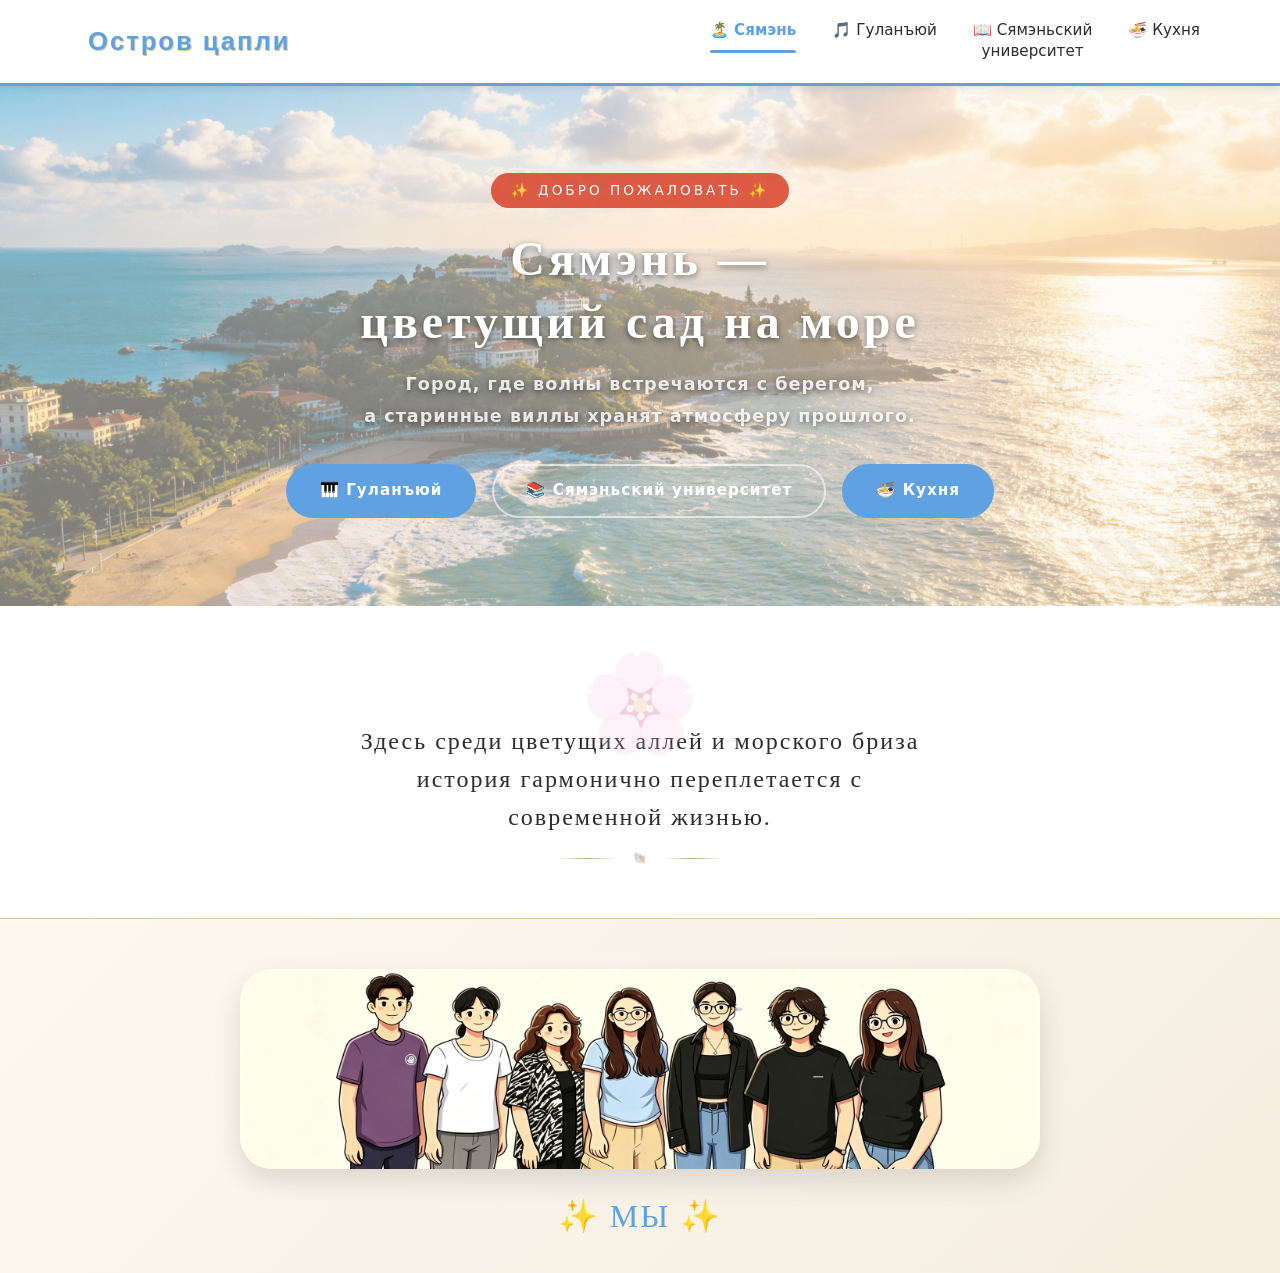
==== index.html @ a7ad1f67 "Add files via upload" ====
<!DOCTYPE html>
<html lang="ru">
<head>
  <meta charset="UTF-8">
  <meta name="viewport" content="width=device-width, initial-scale=1.0, user-scalable=yes">
  <title>Сямэнь</title>
  <link rel="stylesheet" href="style.css">
  <style>

    @keyframes floatUp {
      0% { opacity: 1; transform: translateY(0) scale(1); }
      100% { opacity: 0; transform: translateY(-100px) scale(1.2); }
    }

    @keyframes gentleWobble {
      0%,100%{ transform: rotate(0deg); }
      25%{ transform: rotate(3deg); }
      75%{ transform: rotate(-3deg); }
    }
    .team-photo {
      background: linear-gradient(135deg, var(--cream) 0%, var(--cream-dark) 100%);
      padding: 50px 0 30px;
      text-align: center;
      border-top: 1px solid var(--gold-light);
    }

    .team-photo-inner {
      max-width: 800px;
      margin: 0 auto;
    }

    .team-photo-inner img {
      width: 120%;
      height: auto;
      border-radius: 32px;
      box-shadow: 0 12px 28px rgba(0, 0, 0, 0.12);
      transition: transform 0.3s ease;
    }

    .team-photo-inner img:hover {
      transform: scale(1.01);
    }

    .team-caption {
      margin-top: 20px;
      font-family: var(--font-serif);
      font-size: 2rem;
      color: var(--red);
      letter-spacing: 2px;
    }

    @media (max-width: 768px) {
      .team-photo {
        padding: 30px 0 20px;
      }
      .team-caption {
        font-size: 0.85rem;
      }
    }
  </style>
</head>
<body>

<header class="main-header">
  <div class="container header-inner">
    <div class="logo-area">
      <a href="index.html" class="logo-link">
        <div class="logo-area">
          <a href="index.html" class="logo-link">
            <div class="logo-text">
              <span class="site-title">Остров цапли</span>
            </div>
          </a>
        </div>
      </a>
    </div>
    <nav class="main-nav">
      <ul>
        <li><a href="index.html" class="active">🏝️ Сямэнь</a></li>
        <li><a href="gulangyu.html">🎵 Гуланъюй</a></li>
        <li><a href="xmu-intro.html">📖 Сямэньский<br>университет</a></li>
        <li><a href="meishi.html">🍜 Кухня</a></li>
      </ul>
    </nav>
    <button class="mobile-menu-btn" aria-label="Меню">
      <span></span><span></span><span></span>
    </button>
  </div>
</header>

<section class="hero-banner">
  <div class="hero-slide">
    <div class="hero-overlay"></div>
    <div class="hero-content container">
      <span class="hero-badge">✨ добро пожаловать ✨</span>
      <h2 class="hero-title" style="font-weight: bold; text-shadow: 0 2px 6px rgba(0,0,0,0.5)">Сямэнь — <br>цветущий сад на море</h2>
      <p class="hero-desc" style="font-weight: bold; text-shadow: 0 2px 6px rgba(0,0,0,0.5)">
        Город, где волны встречаются с берегом, <br>
        а старинные виллы хранят атмосферу прошлого.
      </p>
      <div class="hero-btns">
        <a href="gulangyu.html" class="btn btn-primary">🎹 Гуланъюй</a>
        <a href="xmu-intro.html" class="btn btn-outline">📚 Сямэньский университет</a>
        <a href="meishi.html" class="btn btn-primary">🍜 Кухня</a>
      </div>
    </div>
    <div class="hero-pattern"></div>
    <div class="floating-bubbles">
      <div class="bubble" style="left: 10%; animation-duration: 8s;"></div>
      <div class="bubble" style="left: 25%; animation-duration: 12s;"></div>
      <div class="bubble" style="left: 70%; animation-duration: 6s;"></div>
    </div>
  </div>
</section>

<!-- 引言区 可爱风格 -->
<section class="intro-quote">
  <div class="container">
    <div class="quote-block">
      <span class="quote-mark">🌸</span>
      <p class="quote-text">
        Здесь среди цветущих аллей и морского бриза<br>история гармонично переплетается с современной жизнью.</p>
      <div class="ornament-divider">
        <span class="ornament-line"></span>
        <span class="ornament-diamond">🐚</span>
        <span class="ornament-line"></span>
      </div>
    </div>
  </div>
</section>
<div class="team-photo">
  <div class="container">
    <div class="team-photo-inner">
      <img src="images/hezhao.png" alt="Наша команда">
      <p class="team-caption">✨ МЫ ✨</p>
    </div>
  </div>
</div>
<script src="main.js"></script>
</body>
</html>
---- style.css ----
:root {
    --red: #60a2e1;
    --red-dark: #B83522;
    --red-light: #E86B55;
    --blue: #003C88;
    --blue-dark: #002A60;
    --blue-light: #1A5CAD;
    --gold: #C9A96E;
    --gold-light: #DBC89A;
    --gold-dark: #A8884A;
    --cream: #FDF8F0;
    --cream-dark: #F5EDE0;
    --text: #2C2C2C;
    --text-light: #5A5A5A;
    --text-lighter: #888;
    --white: #FFFFFF;
    --shadow-sm: 0 2px 8px rgba(0, 0, 0, 0.08);
    --shadow-md: 0 4px 20px rgba(0, 0, 0, 0.12);
    --shadow-lg: 0 8px 40px rgba(0, 0, 0, 0.16);
    --radius: 6px;
    --radius-lg: 12px;
    --transition: 0.3s ease;
    --font-serif: "STSong", "Songti SC", "Noto Serif SC", "SimSun", "KaiTi", serif;
    --font-sans: "PingFang SC", "Microsoft YaHei", "Hiragino Sans GB", "Helvetica Neue", sans-serif;
}

*,
*::before,
*::after {
    box-sizing: border-box;
    margin: 0;
    padding: 0;
}

html {
    scroll-behavior: smooth;
    font-size: 16px;
}

body {
    font-family: "JetBrains Mono", Inter, system-ui, sans-serif;
    color: var(--text);
    background-color: var(--cream);
    line-height: 1.7;
    -webkit-font-smoothing: antialiased;
    -moz-osx-font-smoothing: grayscale;
}

.highlight {
    font-weight: bold;
    color: var(--red);
}
.main-nav a {
    text-align: center;
    line-height: 1.4;
}

img {
    max-width: 100%;
    height: auto;
    display: block;
}

a {
    color: var(--red);
    text-decoration: none;
    transition: color var(--transition);
}

a:hover {
    color: var(--red-dark);
}

.container {
    width: 100%;
    max-width: 1200px;
    margin: 0 auto;
    padding: 0 24px;
}

/* === 主头部 === */
.main-header {
    background: var(--white);
    box-shadow: var(--shadow-sm);
    position: sticky;
    top: 0;
    z-index: 100;
    border-bottom: 3px solid var(--red);
}

.header-inner {
    display: flex;
    justify-content: space-between;
    align-items: center;
    padding-top: 10px;
    padding-bottom: 10px;
    gap: 20px;
}

.logo-area {
    display: flex;
    align-items: center;
    gap: 12px;
    flex-shrink: 0;
}

.logo-link {
    display: flex;
    align-items: center;
    gap: 12px;
    text-decoration: none;
    color: inherit;
}

.logo-icon {
    flex-shrink: 0;
}

.logo-text {
    display: flex;
    flex-direction: column;
}

.site-title {
    font-family: "Comfortaa", "PingFang SC", "Microsoft YaHei", sans-serif;
    font-size: 1.6rem;
    font-weight: 700;
    color: var(--red);
    letter-spacing: 2px;
    line-height: 1.2;
    text-shadow: 1px 1px 0 var(--gold-light);
    transition: all 0.2s ease;
}

.site-title:hover {
    transform: scale(1.02);
    color: var(--red-dark);
}

.site-subtitle {
    font-size: 0.75rem;
    color: var(--text-lighter);
    letter-spacing: 1px;
}

/* === 主导航 === */
.main-nav ul {
    display: flex;
    list-style: none;
    gap: 4px;
}

.main-nav a {
    display: block;
    padding: 10px 16px;
    color: var(--text);
    font-weight: 500;
    font-size: 0.95rem;
    border-radius: var(--radius);
    transition: all var(--transition);
    position: relative;
    white-space: nowrap;
}

.main-nav a:hover {
    color: var(--red);
    background: rgba(215, 66, 42, 0.05);
}

.main-nav a.active {
    color: var(--red);
    font-weight: 700;
}

.main-nav a.active::after {
    content: '';
    position: absolute;
    bottom: -2px;
    left: 16px;
    right: 16px;
    height: 3px;
    background: var(--red);
    border-radius: 2px;
}

/* 移动端菜单按钮 */
.mobile-menu-btn {
    display: none;
    flex-direction: column;
    gap: 5px;
    background: none;
    border: none;
    cursor: pointer;
    padding: 8px;
}

.mobile-menu-btn span {
    display: block;
    width: 26px;
    height: 2.5px;
    background: var(--text);
    border-radius: 2px;
    transition: var(--transition);
}

/* === 主横幅 === */
.hero-banner {
    position: relative;
    background: none; /* 清除原来的渐变背景 */
    min-height: 520px;
    display: flex;
    align-items: center;
    overflow: hidden;
}

/* 添加背景图片层（半透明） */
.hero-banner::before {
    content: "";
    position: absolute;
    top: 0;
    left: 0;
    width: 100%;
    height: 100%;
    background-image: url("images/xiamen.png"); /* 👈 把这里换成您自己的图片文件名 */
    background-size: cover;      /* 图片铺满整个区域，不变形裁剪 */
    background-position: center; /* 图片居中显示 */
    opacity: 0.5;                /* 透明度 80% */
    z-index: 0;
}

.hero-slide {
    width: 100%;
    position: relative;
}

.hero-content {
    position: relative;
    z-index: 2;
    padding: 80px 24px;
    text-align: center;
    color: var(--white);
}

.hero-badge {
    display: inline-block;
    background: rgba(215, 66, 42, 0.85);
    color: #fff;
    padding: 6px 20px;
    border-radius: 20px;
    font-size: 0.85rem;
    letter-spacing: 3px;
    margin-bottom: 20px;
    text-transform: uppercase;
}

.hero-title {
    font-family: var(--font-serif);
    font-size: 3rem;
    font-weight: 700;
    letter-spacing: 4px;
    margin-bottom: 16px;
    text-shadow: 0 2px 20px rgba(0, 0, 0, 0.4);
    line-height: 1.3;
}

.hero-desc {
    font-size: 1.1rem;
    color: rgba(255, 255, 255, 0.85);
    margin-bottom: 32px;
    line-height: 1.8;
    letter-spacing: 1px;
}

.hero-btns {
    display: flex;
    gap: 16px;
    justify-content: center;
    flex-wrap: wrap;
}

.hero-btns .btn:hover { animation: gentleWobble 0.3s ease; }
.main-nav :hover { animation: gentleWobble 0.3s ease; }
.main-nav .a:hover { animation: gentleWobble 0.3s ease; }
@keyframes gentleWobble {
    0%,100%{ transform: rotate(0deg); }
    25%{ transform: rotate(3deg); }
    75%{ transform: rotate(-3deg); }
}

.btn {
    display: inline-block;
    padding: 12px 32px;
    border-radius: 30px;
    font-weight: 600;
    font-size: 0.95rem;
    letter-spacing: 1px;
    transition: all var(--transition);
    cursor: pointer;
    border: 2px solid transparent;
}

.btn-primary {
    background: var(--red);
    color: #fff;
    border-color: var(--red);
}

.btn-primary:hover {
    background: var(--red-dark);
    border-color: var(--red-dark);
    color: #fff;
    transform: translateY(-2px);
    box-shadow: 0 6px 20px rgba(215, 66, 42, 0.4);
}

.btn-outline {
    background: transparent;
    color: #fff;
    border-color: rgba(255, 255, 255, 0.6);
}

.btn-outline:hover {
    background: rgba(255, 255, 255, 0.1);
    border-color: #fff;
    color: #fff;
    transform: translateY(-2px);
}

.hero-pattern {
    position: absolute;
    bottom: 0;
    left: 0;
    right: 0;
    height: 60px;
    background: repeating-linear-gradient(45deg,
    transparent,
    transparent 10px,
    rgba(201, 169, 110, 0.1) 10px,
    rgba(201, 169, 110, 0.1) 20px);
    z-index: 2;
}

/* === 引言区 === */
.intro-quote {
    padding: 50px 0;
    background: var(--white);
}

.quote-block {
    text-align: center;
    position: relative;
}

.quote-mark {
    font-family: var(--font-serif);
    font-size: 6rem;
    color: var(--red);
    opacity: 0.2;
    line-height: 1;
    display: block;
    margin-bottom: -30px;
}

.quote-text {
    font-family: var(--font-serif);
    font-size: 1.5rem;
    color: var(--text);
    letter-spacing: 2px;
    line-height: 1.6;
    max-width: 600px;
    margin: 0 auto 12px;
}

.quote-author {
    color: var(--text-lighter);
    font-size: 0.9rem;
    letter-spacing: 1px;
    margin-bottom: 20px;
}

.ornament-divider {
    display: flex;
    align-items: center;
    justify-content: center;
    gap: 16px;
}

.ornament-line {
    display: block;
    width: 60px;
    height: 1px;
    background: linear-gradient(to right, transparent, var(--gold), transparent);
}

.ornament-diamond {
    color: var(--gold);
    font-size: 0.7rem;
}

/* === 区域标题 === */
.section-header {
    text-align: center;
    margin-bottom: 40px;
}

.section-title {
    font-family: var(--font-serif);
    font-size: 2rem;
    letter-spacing: 4px;
    color: var(--text);
    margin-bottom: 8px;
}

.section-subtitle {
    color: var(--text-lighter);
    font-size: 0.95rem;
    letter-spacing: 2px;
}

/* === 卡片网格 === */
.section-cards {
    padding: 60px 0;
    background: var(--cream-dark);
}

.cards-grid {
    display: grid;
    grid-template-columns: repeat(4, 1fr);
    gap: 24px;
}

.feature-card {
    background: var(--white);
    border-radius: var(--radius-lg);
    overflow: hidden;
    box-shadow: var(--shadow-sm);
    transition: all var(--transition);
    display: flex;
    flex-direction: column;
    text-decoration: none;
    color: inherit;
    border: 1px solid transparent;
}

.feature-card:hover {
    transform: translateY(-6px);
    box-shadow: var(--shadow-lg);
    border-color: var(--gold-light);
}

.card-image {
    height: 180px;
    overflow: hidden;
}

.card-img-placeholder {
    width: 100%;
    height: 100%;
    display: flex;
    align-items: center;
    justify-content: center;
}

.card-img-gulangyu {
    background: linear-gradient(135deg, #e8d5c4 0%, #d4c4b0 50%, #c9b99a 100%);
}

.card-img-palace {
    background: linear-gradient(135deg, #f5e6d8 0%, #e8d0c0 50%, #dcc8b0 100%);
}

.card-img-xmu {
    background: linear-gradient(135deg, #dce8f5 0%, #c8d8ec 50%, #b8cde0 100%);
}

.card-img-anthropology {
    background: linear-gradient(135deg, #e8e0d5 0%, #ddd5c5 50%, #d0c8b5 100%);
}

.card-content {
    padding: 20px;
    position: relative;
    flex: 1;
    display: flex;
    flex-direction: column;
}

.card-number {
    font-family: var(--font-serif);
    font-size: 2.5rem;
    font-weight: 700;
    color: var(--gold);
    opacity: 0.4;
    position: absolute;
    top: 10px;
    right: 16px;
    line-height: 1;
}

.card-title {
    font-family: var(--font-serif);
    font-size: 1.2rem;
    font-weight: 700;
    color: var(--text);
    margin-bottom: 8px;
    letter-spacing: 1px;
}

.card-desc {
    font-size: 0.9rem;
    color: var(--text-light);
    line-height: 1.5;
    flex: 1;
}

.card-arrow {
    display: inline-block;
    margin-top: 12px;
    color: var(--red);
    font-weight: 700;
    font-size: 1.1rem;
    transition: transform var(--transition);
}

.feature-card:hover .card-arrow {
    transform: translateX(6px);
}

/* === 嘉庚精神区 === */
.section-tan-kah-kee {
    padding: 60px 0;
    background: var(--white);
}

.tkk-block {
    display: flex;
    align-items: center;
    gap: 48px;
    flex-wrap: wrap;
}

.tkk-text {
    flex: 1;
    min-width: 280px;
}

.section-label {
    display: inline-block;
    background: var(--red);
    color: #fff;
    padding: 4px 16px;
    border-radius: 16px;
    font-size: 0.8rem;
    letter-spacing: 2px;
    margin-bottom: 12px;
}

.tkk-text h3 {
    font-family: var(--font-serif);
    font-size: 1.8rem;
    margin-bottom: 16px;
    letter-spacing: 2px;
    color: var(--text);
}

.tkk-text p {
    color: var(--text-light);
    line-height: 1.8;
    margin-bottom: 20px;
}

.tkk-colors {
    display: flex;
    align-items: center;
    gap: 10px;
    flex-wrap: wrap;
}

.color-dot {
    width: 28px;
    height: 28px;
    border-radius: 50%;
    display: inline-block;
    box-shadow: var(--shadow-sm);
}

.color-red {
    background: var(--red);
}

.color-blue {
    background: var(--blue);
}

.color-gold {
    background: var(--gold);
}

.color-label {
    font-size: 0.85rem;
    color: var(--text-lighter);
    letter-spacing: 1px;
    margin-left: 8px;
}

.tkk-visual {
    flex-shrink: 0;
}

.tkk-emblem {
    padding: 20px;
}

/* ============================================
   分页面通用样式
   ============================================ */

/* === 页面横幅 === */
.page-banner {
    position: relative;
    min-height: 280px;
    display: flex;
    align-items: center;
    overflow: hidden;
}

.page-banner-overlay {
    position: absolute;
    inset: 0;
    z-index: 1;
}

.banner-gulangyu {
    background: linear-gradient(135deg, #1a3025 0%, #2d4a35 40%, #1a3a4a 70%, #0d2530 100%);
}

.banner-gulangyu .page-banner-overlay {
    background: radial-gradient(ellipse at 40% 60%, rgba(215, 66, 42, 0.2) 0%, transparent 60%),
    radial-gradient(ellipse at 70% 30%, rgba(201, 169, 110, 0.2) 0%, transparent 50%);
}

.banner-palace {
    background: linear-gradient(135deg, #3d0a08 0%, #5a1815 35%, #2d1010 65%, #1a0808 100%);
}

.banner-palace .page-banner-overlay {
    background: radial-gradient(ellipse at 50% 50%, rgba(215, 66, 42, 0.35) 0%, transparent 60%),
    radial-gradient(ellipse at 30% 70%, rgba(201, 169, 110, 0.2) 0%, transparent 50%);
}

.banner-xmu {
    background: linear-gradient(135deg, #0a1a30 0%, #0d2540 40%, #0a2035 70%, #081525 100%);
}

.banner-xmu .page-banner-overlay {
    background: radial-gradient(ellipse at 60% 40%, rgba(0, 60, 136, 0.5) 0%, transparent 60%),
    radial-gradient(ellipse at 30% 60%, rgba(215, 66, 42, 0.2) 0%, transparent 50%);
}

.banner-anthropology {
    background: linear-gradient(135deg, #1a1510 0%, #2d2218 40%, #1a2018 70%, #101510 100%);
}

.banner-anthropology .page-banner-overlay {
    background: radial-gradient(ellipse at 50% 50%, rgba(201, 169, 110, 0.25) 0%, transparent 60%),
    radial-gradient(ellipse at 30% 40%, rgba(215, 66, 42, 0.2) 0%, transparent 50%);
}

.page-banner-content {
    position: relative;
    z-index: 2;
    padding: 60px 24px;
    text-align: center;
    color: var(--white);
}

.breadcrumb {
    display: inline-block;
    font-size: 0.85rem;
    color: rgba(255, 255, 255, 0.7);
    margin-bottom: 16px;
    letter-spacing: 1px;
}

.breadcrumb a {
    color: rgba(255, 255, 255, 0.7);
    transition: color var(--transition);
}

.breadcrumb a:hover {
    color: var(--gold-light);
}

.page-banner-title {
    font-family: var(--font-serif);
    font-size: 2.8rem;
    font-weight: 700;
    letter-spacing: 4px;
    margin-bottom: 10px;
    text-shadow: 0 2px 16px rgba(0, 0, 0, 0.4);
}

.page-banner-subtitle {
    font-size: 1rem;
    color: rgba(255, 255, 255, 0.75);
    letter-spacing: 2px;
}

/* === 页面主体 === */
.page-main {
    padding: 40px 0 60px;
    background: var(--white);
}

.content-section {
    margin-bottom: 48px;
    padding-bottom: 40px;
    border-bottom: 1px solid #eee;
}

.content-section:last-child {
    border-bottom: none;
    margin-bottom: 0;
}

.content-section.bg-pale {
    background: var(--cream);
    margin-left: -24px;
    margin-right: -24px;
    padding: 40px 24px;
    border-radius: var(--radius-lg);
    border-bottom: none;
}

.ornament-heading {
    display: flex;
    align-items: center;
    justify-content: center;
    gap: 16px;
    margin-bottom: 24px;
}

.content-title {
    font-family: var(--font-serif);
    font-size: 1.8rem;
    letter-spacing: 3px;
    text-align: center;
    margin-bottom: 24px;
    color: var(--text);
}

/* 双栏布局 */
.content-two-col {
    display: grid;
    grid-template-columns: 1.2fr 1fr;
    gap: 40px;
    align-items: start;
}

.content-text {
    line-height: 1.8;
    color: var(--text-light);
}

.content-text p {
    margin-bottom: 14px;
}

.drop-cap::first-letter {
    float: left;
    font-family: var(--font-serif);
    font-size: 3.5rem;
    line-height: 1;
    color: var(--red);
    margin-right: 10px;
    margin-top: 4px;
    font-weight: 700;
}

/* 高亮卡片 */
.content-highlight {
    display: flex;
    flex-direction: column;
    gap: 16px;
}

.highlight-card {
    background: var(--cream);
    padding: 20px;
    border-radius: var(--radius-lg);
    border-left: 4px solid var(--gold);
    transition: var(--transition);
}

.highlight-card:hover {
    box-shadow: var(--shadow-md);
    transform: translateX(4px);
}

.highlight-card.palace-highlight {
    border-left-color: var(--red);
}

.highlight-card.xmu-highlight {
    border-left-color: var(--blue);
}

.highlight-card.anthro-highlight {
    border-left-color: var(--gold);
}

.highlight-icon {
    font-size: 1.8rem;
    margin-bottom: 6px;
}

.highlight-card h4 {
    font-size: 1rem;
    margin-bottom: 4px;
    color: var(--text);
}

.highlight-card p {
    font-size: 0.85rem;
    color: var(--text-light);
}

/* === 景点网格 === */
.attraction-grid {
    display: grid;
    grid-template-columns: repeat(3, 1fr);
    gap: 24px;
}

.attraction-item {
    text-align: center;
}

.attraction-img-placeholder {
    width: 100%;
    height: 180px;
    border-radius: var(--radius-lg);
    overflow: hidden;
    display: flex;
    align-items: center;
    justify-content: center;
    background: var(--cream-dark);
    margin-bottom: 16px;
    box-shadow: var(--shadow-sm);
    transition: var(--transition);
}

.attraction-img-placeholder:hover {
    box-shadow: var(--shadow-md);
    transform: translateY(-4px);
}

.attraction-item h4 {
    font-family: var(--font-serif);
    font-size: 1.1rem;
    margin-bottom: 6px;
    color: var(--text);
}

.attraction-item p {
    font-size: 0.85rem;
    color: var(--text-light);
    line-height: 1.6;
}

/* === 文化特色列表 === */
.culture-list {
    display: flex;
    flex-direction: column;
    gap: 20px;
    max-width: 800px;
    margin: 0 auto;
}

.culture-item {
    display: flex;
    gap: 20px;
    align-items: flex-start;
    padding: 20px;
    background: var(--white);
    border-radius: var(--radius-lg);
    box-shadow: var(--shadow-sm);
    transition: var(--transition);
}

.culture-item:hover {
    box-shadow: var(--shadow-md);
}

.culture-marker {
    font-family: var(--font-serif);
    font-size: 2rem;
    font-weight: 700;
    color: var(--gold);
    flex-shrink: 0;
    line-height: 1;
}

.culture-item h4 {
    font-family: var(--font-serif);
    font-size: 1.1rem;
    margin-bottom: 4px;
}

.culture-item p {
    font-size: 0.9rem;
    color: var(--text-light);
}

/* === 馆藏精品网格 === */
.collection-grid {
    display: grid;
    grid-template-columns: repeat(3, 1fr);
    gap: 28px;
}

.collection-item {
    text-align: center;
}

.collection-img-frame {
    display: flex;
    justify-content: center;
    margin-bottom: 16px;
}

.collection-item h4 {
    font-family: var(--font-serif);
    font-size: 1.1rem;
    margin-bottom: 6px;
}

.collection-item p {
    font-size: 0.85rem;
    color: var(--text-light);
    line-height: 1.6;
}

/* === 建筑特色 === */
.architectural-features {
    display: flex;
    justify-content: center;
    gap: 20px;
    flex-wrap: wrap;
}

.arch-feature {
    background: var(--red);
    color: #fff;
    padding: 14px 28px;
    border-radius: 30px;
    font-weight: 600;
    letter-spacing: 2px;
    font-size: 0.9rem;
    box-shadow: var(--shadow-sm);
    transition: var(--transition);
}

.arch-feature:hover {
    transform: translateY(-3px);
    box-shadow: var(--shadow-md);
    background: var(--red-dark);
}

/* === 校训展示 === */
.motto-display {
    display: flex;
    justify-content: center;
    align-items: center;
    gap: 8px;
    flex-wrap: wrap;
}

.motto-char {
    font-family: var(--font-serif);
    font-size: 3rem;
    font-weight: 700;
    color: var(--blue);
    padding: 8px 12px;
    background: var(--white);
    border-radius: var(--radius);
    box-shadow: var(--shadow-sm);
    transition: var(--transition);
    min-width: 60px;
    text-align: center;
}

.motto-char:hover {
    transform: translateY(-4px);
    box-shadow: var(--shadow-md);
    color: var(--red);
}

.motto-sep {
    font-size: 2rem;
    color: var(--gold);
    font-weight: 300;
}

/* === 馆藏分类网格 === */
.category-grid {
    display: grid;
    grid-template-columns: repeat(4, 1fr);
    gap: 20px;
}

.category-item {
    text-align: center;
    padding: 24px 16px;
    background: var(--cream);
    border-radius: var(--radius-lg);
    transition: var(--transition);
}

.category-item:hover {
    box-shadow: var(--shadow-md);
    transform: translateY(-4px);
}

.category-icon-wrap {
    margin-bottom: 14px;
    display: flex;
    justify-content: center;
}

.category-item h4 {
    font-family: var(--font-serif);
    font-size: 1rem;
    margin-bottom: 6px;
}

.category-item p {
    font-size: 0.8rem;
    color: var(--text-light);
    line-height: 1.5;
}

/* === 学术意义 === */
.significance-block {
    max-width: 750px;
    margin: 0 auto;
    text-align: center;
}

.significance-block>p {
    line-height: 1.8;
    color: var(--text-light);
    margin-bottom: 24px;
}

.significance-quote {
    background: var(--white);
    padding: 24px 32px;
    border-radius: var(--radius-lg);
    display: inline-block;
    box-shadow: var(--shadow-sm);
    position: relative;
}

.quote-mark-sm {
    font-family: var(--font-serif);
    font-size: 3rem;
    color: var(--gold);
    opacity: 0.5;
    position: absolute;
    top: -10px;
    left: 16px;
    line-height: 1;
}

.significance-quote p {
    font-family: var(--font-serif);
    font-size: 1.1rem;
    color: var(--text);
    letter-spacing: 1px;
    margin-bottom: 8px;
}

.quote-attribution {
    font-size: 0.85rem;
    color: var(--text-lighter);
}

/* ============================================
   响应式设计
   ============================================ */

@media (max-width: 1024px) {
    .cards-grid {
        grid-template-columns: repeat(2, 1fr);
    }

    .content-two-col {
        grid-template-columns: 1fr;
    }

    .attraction-grid {
        grid-template-columns: repeat(2, 1fr);
    }

    .collection-grid {
        grid-template-columns: repeat(2, 1fr);
    }

    .category-grid {
        grid-template-columns: repeat(2, 1fr);
    }

    .footer-grid {
        grid-template-columns: repeat(2, 1fr);
    }

    .hero-title {
        font-size: 2.2rem;
    }

    .page-banner-title {
        font-size: 2.2rem;
    }
}

@media (max-width: 768px) {
    .main-nav {
        display: none;
        position: absolute;
        top: 100%;
        left: 0;
        right: 0;
        background: var(--white);
        box-shadow: var(--shadow-md);
        flex-direction: column;
        padding: 12px 0;
    }

    .main-nav.active {
        display: block;
    }

    .main-nav ul {
        flex-direction: column;
        gap: 0;
    }

    .main-nav a {
        padding: 12px 24px;
        border-radius: 0;
    }

    .main-nav a.active::after {
        left: 24px;
        right: 24px;
        bottom: 0;
    }

    .mobile-menu-btn {
        display: flex;
    }

    .cards-grid {
        grid-template-columns: 1fr 1fr;
    }

    .attraction-grid {
        grid-template-columns: 1fr;
    }

    .collection-grid {
        grid-template-columns: 1fr;
    }

    .category-grid {
        grid-template-columns: 1fr 1fr;
    }

    .tkk-block {
        flex-direction: column;
        text-align: center;
    }

    .tkk-colors {
        justify-content: center;
    }

    .footer-grid {
        grid-template-columns: 1fr;
    }

    .hero-title {
        font-size: 1.8rem;
        letter-spacing: 2px;
    }

    .hero-desc {
        font-size: 0.95rem;
    }

    .hero-desc br {
        display: none;
    }

    .page-banner-title {
        font-size: 1.8rem;
    }

    .motto-char {
        font-size: 2rem;
        min-width: 44px;
        padding: 6px 8px;
    }

    .header-inner {
        flex-wrap: wrap;
    }

    .site-title {
        font-size: 1.2rem;
    }
}

@media (max-width: 480px) {
    .cards-grid {
        grid-template-columns: 1fr;
    }

    .category-grid {
        grid-template-columns: 1fr;
    }

    .hero-title {
        font-size: 1.5rem;
    }

    .hero-btns {
        flex-direction: column;
        align-items: center;
    }

    .btn {
        width: 100%;
        text-align: center;
    }

    .page-banner {
        min-height: 200px;
    }

    .page-banner-title {
        font-size: 1.5rem;
        letter-spacing: 2px;
    }

    .architectural-features {
        gap: 10px;
    }

    .arch-feature {
        padding: 10px 18px;
        font-size: 0.8rem;
    }
}
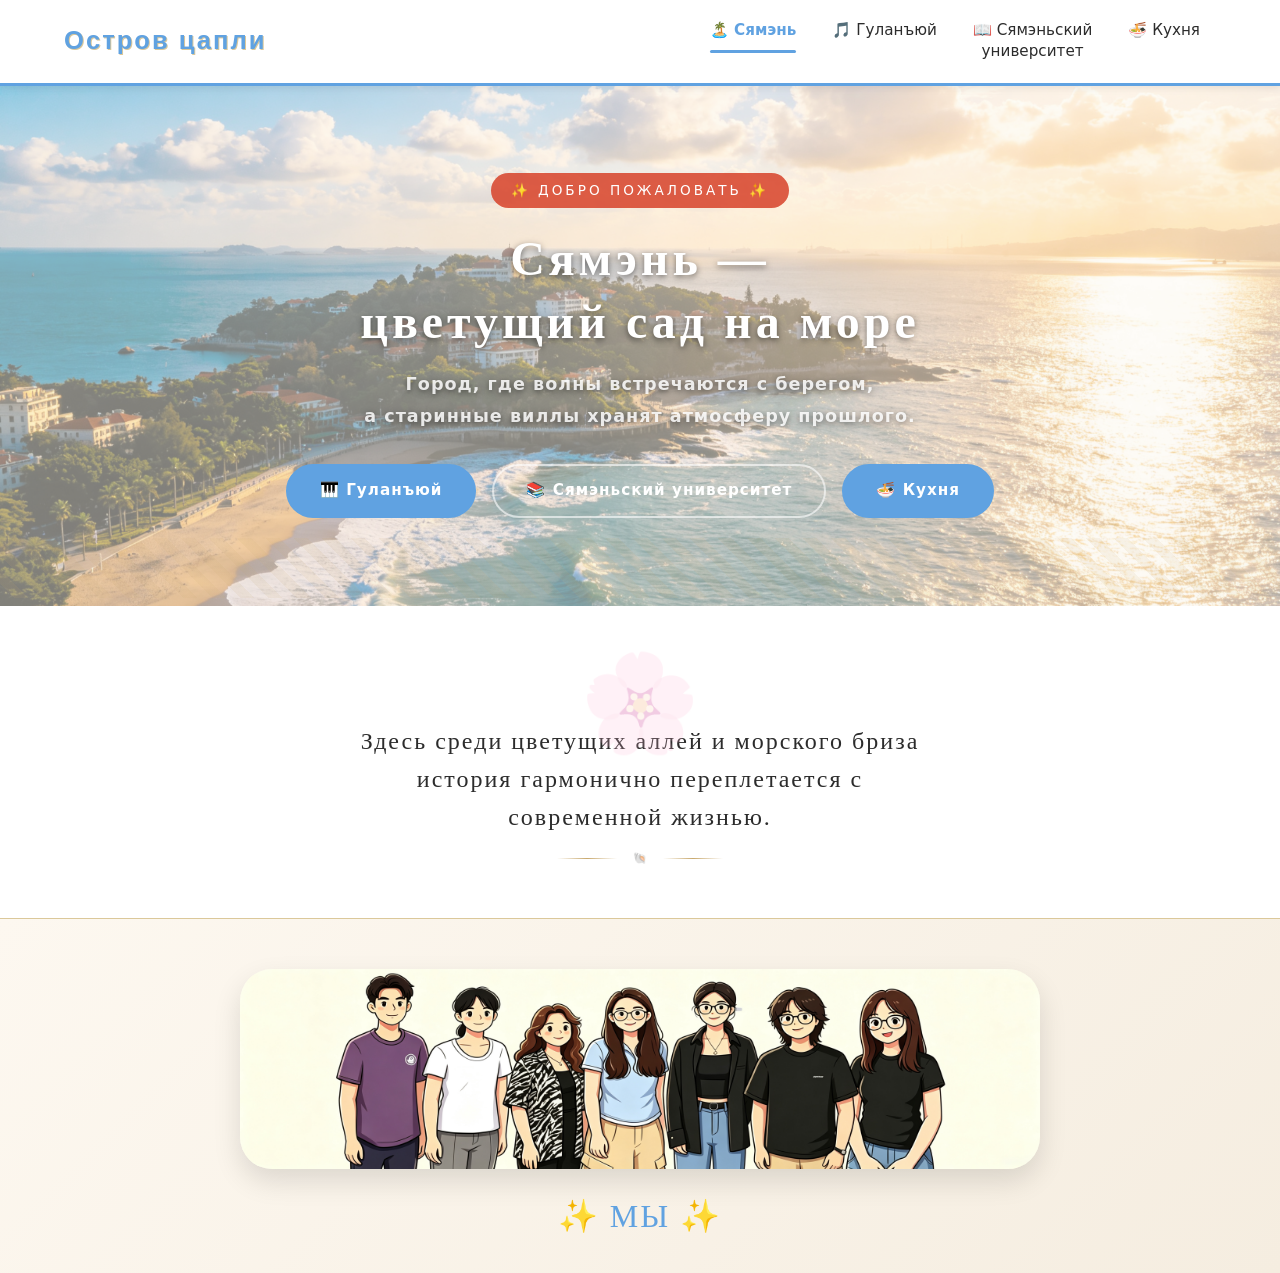
==== commit 092b1809: "Add files via upload" ====
--- a/index.html
+++ b/index.html
@@ -30,7 +30,7 @@
     }
 
     .team-photo-inner img {
-      width: 120%;
+      width: 100%;
       height: auto;
       border-radius: 32px;
       box-shadow: 0 12px 28px rgba(0, 0, 0, 0.12);
@@ -55,6 +55,12 @@
       }
       .team-caption {
         font-size: 0.85rem;
+      }
+    }
+    @media (max-width: 768px) {
+      .quote-text {
+        font-size: 1rem;
+        line-height: 1.4;
       }
     }
   </style>
--- a/style.css
+++ b/style.css
@@ -38,6 +38,9 @@
 }
 
 body {
+    overflow-x: hidden;
+    word-wrap: break-word;
+    word-break: break-word;
     font-family: "JetBrains Mono", Inter, system-ui, sans-serif;
     color: var(--text);
     background-color: var(--cream);
@@ -95,30 +98,6 @@
     padding-top: 10px;
     padding-bottom: 10px;
     gap: 20px;
-}
-
-.logo-area {
-    display: flex;
-    align-items: center;
-    gap: 12px;
-    flex-shrink: 0;
-}
-
-.logo-link {
-    display: flex;
-    align-items: center;
-    gap: 12px;
-    text-decoration: none;
-    color: inherit;
-}
-
-.logo-icon {
-    flex-shrink: 0;
-}
-
-.logo-text {
-    display: flex;
-    flex-direction: column;
 }
 
 .site-title {
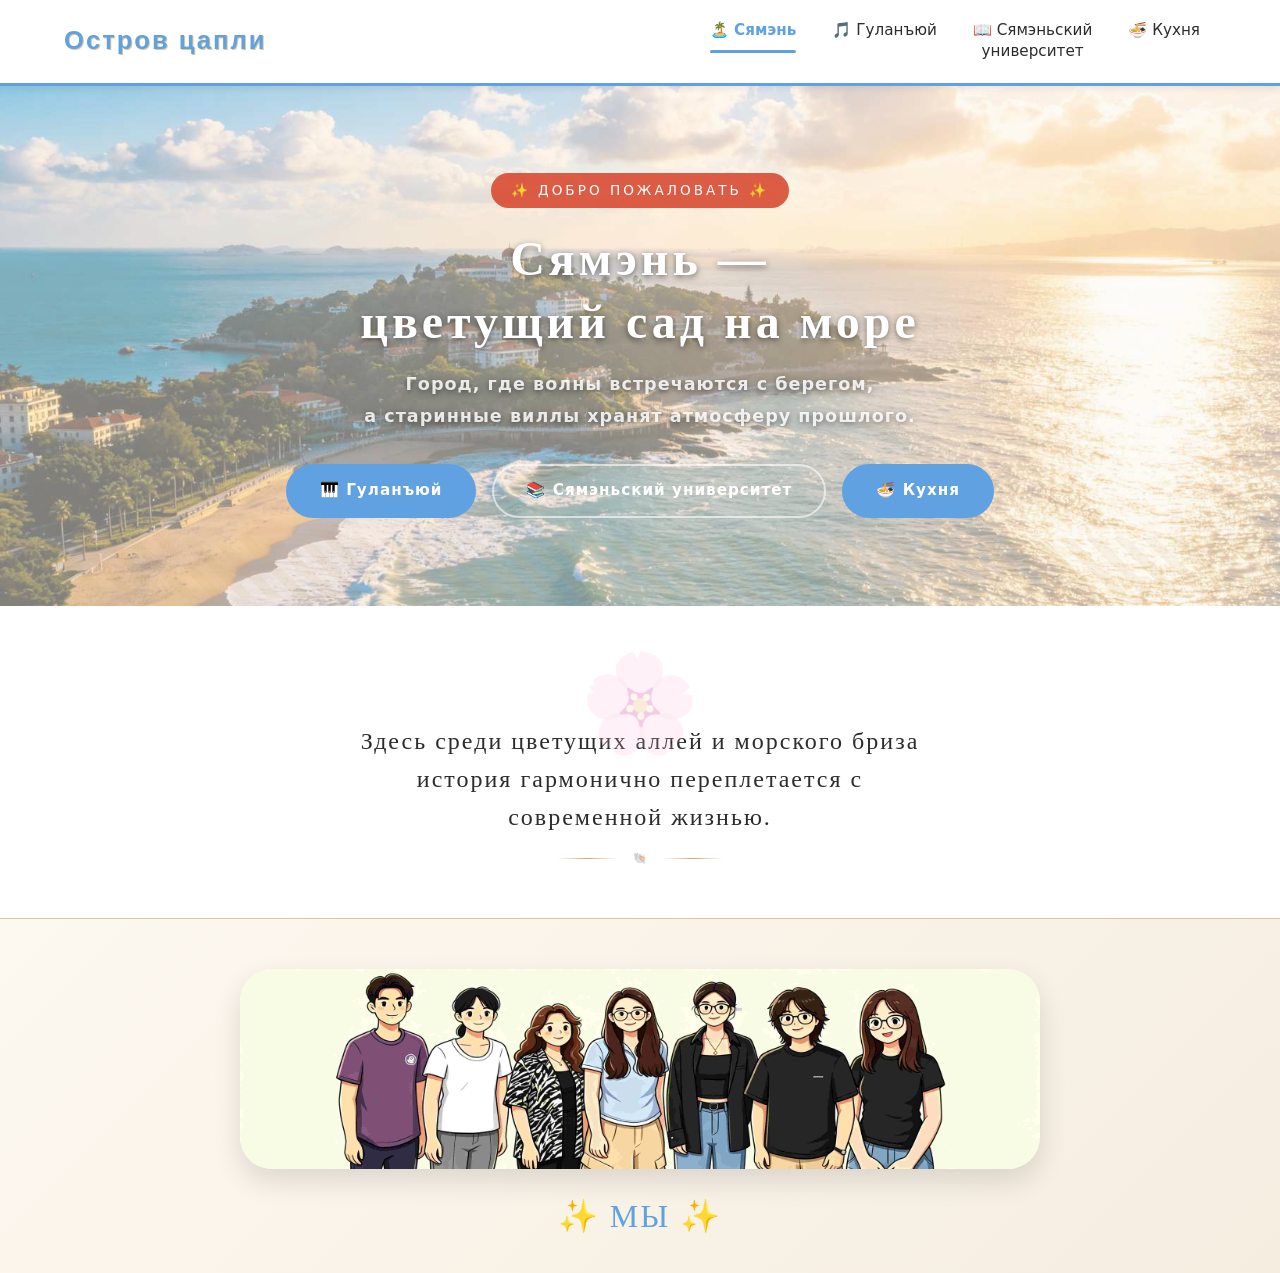
==== commit 0c1167f5: "Add files via upload" ====
--- a/index.html
+++ b/index.html
@@ -137,7 +137,7 @@
 <div class="team-photo">
   <div class="container">
     <div class="team-photo-inner">
-      <img src="images/hezhao.png" alt="Наша команда">
+      <img src="images/hezhao.jpg" alt="Наша команда">
       <p class="team-caption">✨ МЫ ✨</p>
     </div>
   </div>
--- a/style.css
+++ b/style.css
@@ -200,7 +200,7 @@
     left: 0;
     width: 100%;
     height: 100%;
-    background-image: url("images/xiamen.png"); /* 👈 把这里换成您自己的图片文件名 */
+    background-image: url("images/xiamen.jpg"); /* 👈 把这里换成您自己的图片文件名 */
     background-size: cover;      /* 图片铺满整个区域，不变形裁剪 */
     background-position: center; /* 图片居中显示 */
     opacity: 0.5;                /* 透明度 80% */
